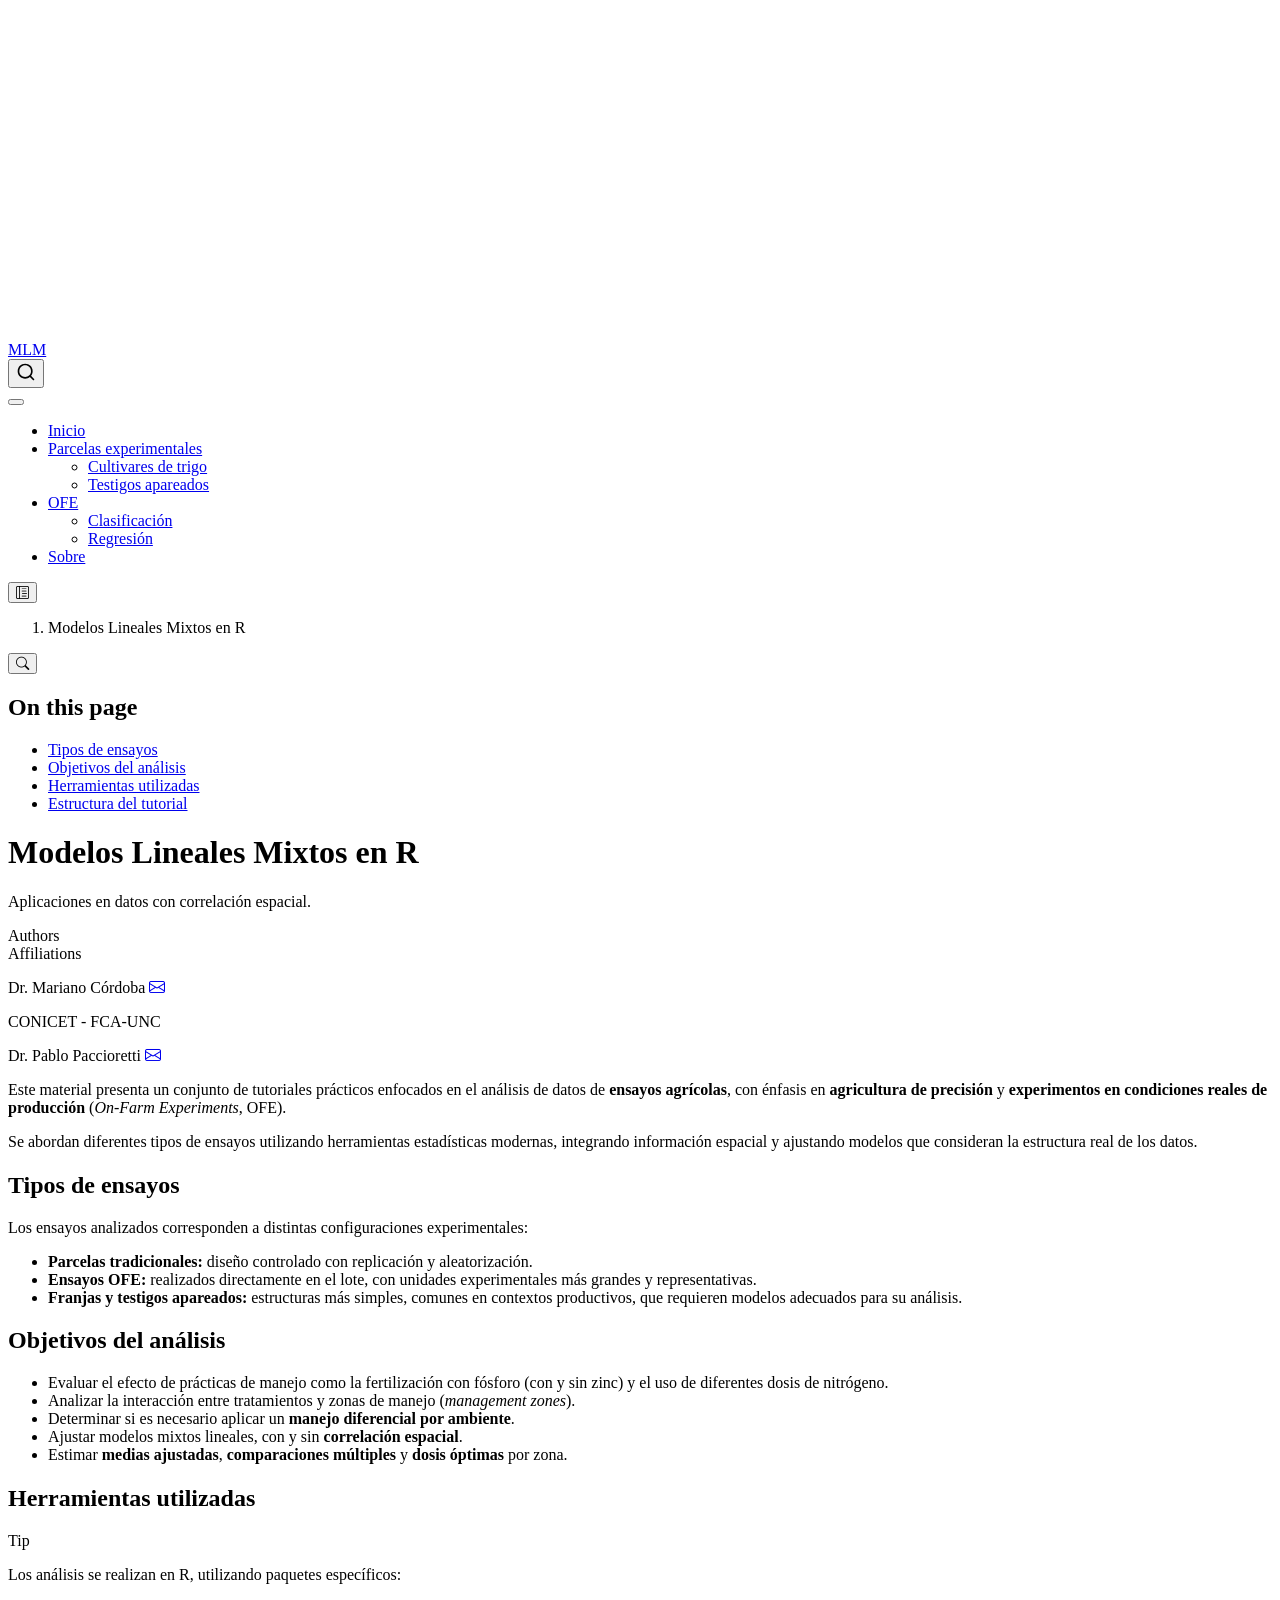
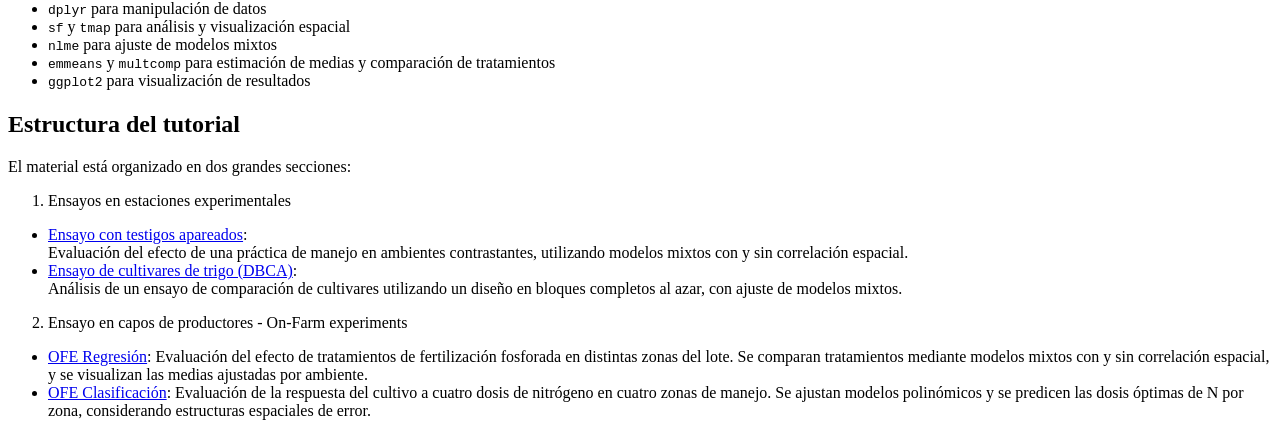
==== _output/index.html @ 5bfcbf00 "Added files" ====
<!DOCTYPE html>
<html xmlns="http://www.w3.org/1999/xhtml" lang="en" xml:lang="en"><head>

<meta charset="utf-8">
<meta name="generator" content="quarto-1.6.40">

<meta name="viewport" content="width=device-width, initial-scale=1.0, user-scalable=yes">

<meta name="author" content="Dr.&nbsp;Mariano Córdoba">
<meta name="author" content="Dr.&nbsp;Pablo Paccioretti">

<title>Modelos Lineales Mixtos en R – MLM</title>
<style>
code{white-space: pre-wrap;}
span.smallcaps{font-variant: small-caps;}
div.columns{display: flex; gap: min(4vw, 1.5em);}
div.column{flex: auto; overflow-x: auto;}
div.hanging-indent{margin-left: 1.5em; text-indent: -1.5em;}
ul.task-list{list-style: none;}
ul.task-list li input[type="checkbox"] {
  width: 0.8em;
  margin: 0 0.8em 0.2em -1em; /* quarto-specific, see https://github.com/quarto-dev/quarto-cli/issues/4556 */ 
  vertical-align: middle;
}
</style>


<script src="site_libs/quarto-nav/quarto-nav.js"></script>
<script src="site_libs/quarto-nav/headroom.min.js"></script>
<script src="site_libs/clipboard/clipboard.min.js"></script>
<script src="site_libs/quarto-search/autocomplete.umd.js"></script>
<script src="site_libs/quarto-search/fuse.min.js"></script>
<script src="site_libs/quarto-search/quarto-search.js"></script>
<meta name="quarto:offset" content="./">
<script src="site_libs/quarto-html/quarto.js"></script>
<script src="site_libs/quarto-html/popper.min.js"></script>
<script src="site_libs/quarto-html/tippy.umd.min.js"></script>
<script src="site_libs/quarto-html/anchor.min.js"></script>
<link href="site_libs/quarto-html/tippy.css" rel="stylesheet">
<link href="site_libs/quarto-html/quarto-syntax-highlighting-549806ee2085284f45b00abea8c6df48.css" rel="stylesheet" id="quarto-text-highlighting-styles">
<script src="site_libs/bootstrap/bootstrap.min.js"></script>
<link href="site_libs/bootstrap/bootstrap-icons.css" rel="stylesheet">
<link href="site_libs/bootstrap/bootstrap-fad5ab29a14bbe0a7a7d29177f3f13bb.min.css" rel="stylesheet" append-hash="true" id="quarto-bootstrap" data-mode="light">
<script id="quarto-search-options" type="application/json">{
  "location": "navbar",
  "copy-button": false,
  "collapse-after": 3,
  "panel-placement": "end",
  "type": "overlay",
  "limit": 50,
  "keyboard-shortcut": [
    "f",
    "/",
    "s"
  ],
  "show-item-context": false,
  "language": {
    "search-no-results-text": "No results",
    "search-matching-documents-text": "matching documents",
    "search-copy-link-title": "Copy link to search",
    "search-hide-matches-text": "Hide additional matches",
    "search-more-match-text": "more match in this document",
    "search-more-matches-text": "more matches in this document",
    "search-clear-button-title": "Clear",
    "search-text-placeholder": "",
    "search-detached-cancel-button-title": "Cancel",
    "search-submit-button-title": "Submit",
    "search-label": "Search"
  }
}</script>


<link rel="stylesheet" href="styles.css">
</head>

<body class="nav-sidebar floating nav-fixed">

<div id="quarto-search-results"></div>
  <header id="quarto-header" class="headroom fixed-top">
    <nav class="navbar navbar-expand-lg " data-bs-theme="dark">
      <div class="navbar-container container-fluid">
      <div class="navbar-brand-container mx-auto">
    <a class="navbar-brand" href="./index.html">
    <span class="navbar-title">MLM</span>
    </a>
  </div>
            <div id="quarto-search" class="" title="Search"></div>
          <button class="navbar-toggler" type="button" data-bs-toggle="collapse" data-bs-target="#navbarCollapse" aria-controls="navbarCollapse" role="menu" aria-expanded="false" aria-label="Toggle navigation" onclick="if (window.quartoToggleHeadroom) { window.quartoToggleHeadroom(); }">
  <span class="navbar-toggler-icon"></span>
</button>
          <div class="collapse navbar-collapse" id="navbarCollapse">
            <ul class="navbar-nav navbar-nav-scroll me-auto">
  <li class="nav-item">
    <a class="nav-link active" href="./index.html" aria-current="page"> 
<span class="menu-text">Inicio</span></a>
  </li>  
  <li class="nav-item dropdown ">
    <a class="nav-link dropdown-toggle" href="#" id="nav-menu-parcelas-experimentales" role="link" data-bs-toggle="dropdown" aria-expanded="false">
 <span class="menu-text">Parcelas experimentales</span>
    </a>
    <ul class="dropdown-menu" aria-labelledby="nav-menu-parcelas-experimentales">    
        <li>
    <a class="dropdown-item" href="./Trigo_DBCA.html">
 <span class="dropdown-text">Cultivares de trigo</span></a>
  </li>  
        <li>
    <a class="dropdown-item" href="./Testigos_Apareados.html">
 <span class="dropdown-text">Testigos apareados</span></a>
  </li>  
    </ul>
  </li>
  <li class="nav-item dropdown ">
    <a class="nav-link dropdown-toggle" href="#" id="nav-menu-ofe" role="link" data-bs-toggle="dropdown" aria-expanded="false">
 <span class="menu-text">OFE</span>
    </a>
    <ul class="dropdown-menu" aria-labelledby="nav-menu-ofe">    
        <li>
    <a class="dropdown-item" href="./MLM_CorrEsp_OFE_Clasif.html">
 <span class="dropdown-text">Clasificación</span></a>
  </li>  
        <li>
    <a class="dropdown-item" href="./MLM_CorrEsp_OFE_Reg.html">
 <span class="dropdown-text">Regresión</span></a>
  </li>  
    </ul>
  </li>
  <li class="nav-item">
    <a class="nav-link" href="./about.html"> 
<span class="menu-text">Sobre</span></a>
  </li>  
</ul>
          </div> <!-- /navcollapse -->
            <div class="quarto-navbar-tools">
</div>
      </div> <!-- /container-fluid -->
    </nav>
  <nav class="quarto-secondary-nav">
    <div class="container-fluid d-flex">
      <button type="button" class="quarto-btn-toggle btn" data-bs-toggle="collapse" role="button" data-bs-target=".quarto-sidebar-collapse-item" aria-controls="quarto-sidebar" aria-expanded="false" aria-label="Toggle sidebar navigation" onclick="if (window.quartoToggleHeadroom) { window.quartoToggleHeadroom(); }">
        <i class="bi bi-layout-text-sidebar-reverse"></i>
      </button>
        <nav class="quarto-page-breadcrumbs" aria-label="breadcrumb"><ol class="breadcrumb"><li class="breadcrumb-item">Modelos Lineales Mixtos en R</li></ol></nav>
        <a class="flex-grow-1" role="navigation" data-bs-toggle="collapse" data-bs-target=".quarto-sidebar-collapse-item" aria-controls="quarto-sidebar" aria-expanded="false" aria-label="Toggle sidebar navigation" onclick="if (window.quartoToggleHeadroom) { window.quartoToggleHeadroom(); }">      
        </a>
      <button type="button" class="btn quarto-search-button" aria-label="Search" onclick="window.quartoOpenSearch();">
        <i class="bi bi-search"></i>
      </button>
    </div>
  </nav>
</header>
<!-- content -->
<div id="quarto-content" class="quarto-container page-columns page-rows-contents page-layout-article page-navbar">
<!-- sidebar -->
  <nav id="quarto-sidebar" class="sidebar collapse collapse-horizontal quarto-sidebar-collapse-item sidebar-navigation floating overflow-auto">
        <div class="mt-2 flex-shrink-0 align-items-center">
        <div class="sidebar-search">
        <div id="quarto-search" class="" title="Search"></div>
        </div>
        </div>
</nav>
<div id="quarto-sidebar-glass" class="quarto-sidebar-collapse-item" data-bs-toggle="collapse" data-bs-target=".quarto-sidebar-collapse-item"></div>
<!-- margin-sidebar -->
    <div id="quarto-margin-sidebar" class="sidebar margin-sidebar">
        <nav id="TOC" role="doc-toc" class="toc-active">
    <h2 id="toc-title">On this page</h2>
   
  <ul>
  <li><a href="#tipos-de-ensayos" id="toc-tipos-de-ensayos" class="nav-link active" data-scroll-target="#tipos-de-ensayos">Tipos de ensayos</a></li>
  <li><a href="#objetivos-del-análisis" id="toc-objetivos-del-análisis" class="nav-link" data-scroll-target="#objetivos-del-análisis">Objetivos del análisis</a></li>
  <li><a href="#herramientas-utilizadas" id="toc-herramientas-utilizadas" class="nav-link" data-scroll-target="#herramientas-utilizadas">Herramientas utilizadas</a></li>
  <li><a href="#estructura-del-tutorial" id="toc-estructura-del-tutorial" class="nav-link" data-scroll-target="#estructura-del-tutorial">Estructura del tutorial</a></li>
  </ul>
</nav>
    </div>
<!-- main -->
<main class="content" id="quarto-document-content">

<header id="title-block-header" class="quarto-title-block default">
<div class="quarto-title">
<h1 class="title">Modelos Lineales Mixtos en R</h1>
<p class="subtitle lead">Aplicaciones en datos con correlación espacial.</p>
</div>


<div class="quarto-title-meta-author">
  <div class="quarto-title-meta-heading">Authors</div>
  <div class="quarto-title-meta-heading">Affiliations</div>
  
    <div class="quarto-title-meta-contents">
    <p class="author">Dr.&nbsp;Mariano Córdoba <a href="mailto:marianoacba@agro.unc.edu.ar" class="quarto-title-author-email"><i class="bi bi-envelope"></i></a> </p>
  </div>
  <div class="quarto-title-meta-contents">
        <p class="affiliation">
            CONICET - FCA-UNC
          </p>
      </div>
    <div class="quarto-title-meta-contents">
    <p class="author">Dr.&nbsp;Pablo Paccioretti <a href="mailto:pablopaccioretti@agro.unc.edu.ar" class="quarto-title-author-email"><i class="bi bi-envelope"></i></a> </p>
  </div>
  <div class="quarto-title-meta-contents">
        <p class="affiliation">
            
          </p>
      </div>
  </div>

<div class="quarto-title-meta">

      
  
    
  </div>
  


</header>


<p>Este material presenta un conjunto de tutoriales prácticos enfocados en el análisis de datos de <strong>ensayos agrícolas</strong>, con énfasis en <strong>agricultura de precisión</strong> y <strong>experimentos en condiciones reales de producción</strong> (<em>On-Farm Experiments</em>, OFE).</p>
<p>Se abordan diferentes tipos de ensayos utilizando herramientas estadísticas modernas, integrando información espacial y ajustando modelos que consideran la estructura real de los datos.</p>
<section id="tipos-de-ensayos" class="level2">
<h2 class="anchored" data-anchor-id="tipos-de-ensayos">Tipos de ensayos</h2>
<p>Los ensayos analizados corresponden a distintas configuraciones experimentales:</p>
<ul>
<li><strong>Parcelas tradicionales:</strong> diseño controlado con replicación y aleatorización.</li>
<li><strong>Ensayos OFE:</strong> realizados directamente en el lote, con unidades experimentales más grandes y representativas.</li>
<li><strong>Franjas y testigos apareados:</strong> estructuras más simples, comunes en contextos productivos, que requieren modelos adecuados para su análisis.</li>
</ul>
</section>
<section id="objetivos-del-análisis" class="level2">
<h2 class="anchored" data-anchor-id="objetivos-del-análisis">Objetivos del análisis</h2>
<ul>
<li>Evaluar el efecto de prácticas de manejo como la fertilización con fósforo (con y sin zinc) y el uso de diferentes dosis de nitrógeno.</li>
<li>Analizar la interacción entre tratamientos y zonas de manejo (<em>management zones</em>).</li>
<li>Determinar si es necesario aplicar un <strong>manejo diferencial por ambiente</strong>.</li>
<li>Ajustar modelos mixtos lineales, con y sin <strong>correlación espacial</strong>.</li>
<li>Estimar <strong>medias ajustadas</strong>, <strong>comparaciones múltiples</strong> y <strong>dosis óptimas</strong> por zona.</li>
</ul>
</section>
<section id="herramientas-utilizadas" class="level2">
<h2 class="anchored" data-anchor-id="herramientas-utilizadas">Herramientas utilizadas</h2>
<div class="callout callout-style-default callout-tip callout-titled">
<div class="callout-header d-flex align-content-center">
<div class="callout-icon-container">
<i class="callout-icon"></i>
</div>
<div class="callout-title-container flex-fill">
Tip
</div>
</div>
<div class="callout-body-container callout-body">
<p>Los análisis se realizan en R, utilizando paquetes específicos:</p>
</div>
</div>
<ul>
<li><code>dplyr</code> para manipulación de datos</li>
<li><code>sf</code> y <code>tmap</code> para análisis y visualización espacial</li>
<li><code>nlme</code> para ajuste de modelos mixtos</li>
<li><code>emmeans</code> y <code>multcomp</code> para estimación de medias y comparación de tratamientos</li>
<li><code>ggplot2</code> para visualización de resultados</li>
</ul>
</section>
<section id="estructura-del-tutorial" class="level2">
<h2 class="anchored" data-anchor-id="estructura-del-tutorial">Estructura del tutorial</h2>
<p>El material está organizado en dos grandes secciones:</p>
<ol type="1">
<li>Ensayos en estaciones experimentales</li>
</ol>
<ul>
<li><a href="./Testigos_Apareados.html">Ensayo con testigos apareados</a>:<br>
Evaluación del efecto de una práctica de manejo en ambientes contrastantes, utilizando modelos mixtos con y sin correlación espacial.</li>
<li><a href="./Trigo_DBCA.html">Ensayo de cultivares de trigo (DBCA)</a>:<br>
Análisis de un ensayo de comparación de cultivares utilizando un diseño en bloques completos al azar, con ajuste de modelos mixtos.</li>
</ul>
<ol start="2" type="1">
<li>Ensayo en capos de productores - On-Farm experiments</li>
</ol>
<ul>
<li><a href="./MLM_CorrEsp_OFE_Reg.html">OFE Regresión</a>: Evaluación del efecto de tratamientos de fertilización fosforada en distintas zonas del lote. Se comparan tratamientos mediante modelos mixtos con y sin correlación espacial, y se visualizan las medias ajustadas por ambiente.</li>
<li><a href="./MLM_CorrEsp_OFE_Clasif.html">OFE Clasificación</a>: Evaluación de la respuesta del cultivo a cuatro dosis de nitrógeno en cuatro zonas de manejo. Se ajustan modelos polinómicos y se predicen las dosis óptimas de N por zona, considerando estructuras espaciales de error.</li>
</ul>


</section>

</main> <!-- /main -->
<script id="quarto-html-after-body" type="application/javascript">
window.document.addEventListener("DOMContentLoaded", function (event) {
  const toggleBodyColorMode = (bsSheetEl) => {
    const mode = bsSheetEl.getAttribute("data-mode");
    const bodyEl = window.document.querySelector("body");
    if (mode === "dark") {
      bodyEl.classList.add("quarto-dark");
      bodyEl.classList.remove("quarto-light");
    } else {
      bodyEl.classList.add("quarto-light");
      bodyEl.classList.remove("quarto-dark");
    }
  }
  const toggleBodyColorPrimary = () => {
    const bsSheetEl = window.document.querySelector("link#quarto-bootstrap");
    if (bsSheetEl) {
      toggleBodyColorMode(bsSheetEl);
    }
  }
  toggleBodyColorPrimary();  
  const icon = "";
  const anchorJS = new window.AnchorJS();
  anchorJS.options = {
    placement: 'right',
    icon: icon
  };
  anchorJS.add('.anchored');
  const isCodeAnnotation = (el) => {
    for (const clz of el.classList) {
      if (clz.startsWith('code-annotation-')) {                     
        return true;
      }
    }
    return false;
  }
  const onCopySuccess = function(e) {
    // button target
    const button = e.trigger;
    // don't keep focus
    button.blur();
    // flash "checked"
    button.classList.add('code-copy-button-checked');
    var currentTitle = button.getAttribute("title");
    button.setAttribute("title", "Copied!");
    let tooltip;
    if (window.bootstrap) {
      button.setAttribute("data-bs-toggle", "tooltip");
      button.setAttribute("data-bs-placement", "left");
      button.setAttribute("data-bs-title", "Copied!");
      tooltip = new bootstrap.Tooltip(button, 
        { trigger: "manual", 
          customClass: "code-copy-button-tooltip",
          offset: [0, -8]});
      tooltip.show();    
    }
    setTimeout(function() {
      if (tooltip) {
        tooltip.hide();
        button.removeAttribute("data-bs-title");
        button.removeAttribute("data-bs-toggle");
        button.removeAttribute("data-bs-placement");
      }
      button.setAttribute("title", currentTitle);
      button.classList.remove('code-copy-button-checked');
    }, 1000);
    // clear code selection
    e.clearSelection();
  }
  const getTextToCopy = function(trigger) {
      const codeEl = trigger.previousElementSibling.cloneNode(true);
      for (const childEl of codeEl.children) {
        if (isCodeAnnotation(childEl)) {
          childEl.remove();
        }
      }
      return codeEl.innerText;
  }
  const clipboard = new window.ClipboardJS('.code-copy-button:not([data-in-quarto-modal])', {
    text: getTextToCopy
  });
  clipboard.on('success', onCopySuccess);
  if (window.document.getElementById('quarto-embedded-source-code-modal')) {
    const clipboardModal = new window.ClipboardJS('.code-copy-button[data-in-quarto-modal]', {
      text: getTextToCopy,
      container: window.document.getElementById('quarto-embedded-source-code-modal')
    });
    clipboardModal.on('success', onCopySuccess);
  }
    var localhostRegex = new RegExp(/^(?:http|https):\/\/localhost\:?[0-9]*\//);
    var mailtoRegex = new RegExp(/^mailto:/);
      var filterRegex = new RegExp('/' + window.location.host + '/');
    var isInternal = (href) => {
        return filterRegex.test(href) || localhostRegex.test(href) || mailtoRegex.test(href);
    }
    // Inspect non-navigation links and adorn them if external
 	var links = window.document.querySelectorAll('a[href]:not(.nav-link):not(.navbar-brand):not(.toc-action):not(.sidebar-link):not(.sidebar-item-toggle):not(.pagination-link):not(.no-external):not([aria-hidden]):not(.dropdown-item):not(.quarto-navigation-tool):not(.about-link)');
    for (var i=0; i<links.length; i++) {
      const link = links[i];
      if (!isInternal(link.href)) {
        // undo the damage that might have been done by quarto-nav.js in the case of
        // links that we want to consider external
        if (link.dataset.originalHref !== undefined) {
          link.href = link.dataset.originalHref;
        }
      }
    }
  function tippyHover(el, contentFn, onTriggerFn, onUntriggerFn) {
    const config = {
      allowHTML: true,
      maxWidth: 500,
      delay: 100,
      arrow: false,
      appendTo: function(el) {
          return el.parentElement;
      },
      interactive: true,
      interactiveBorder: 10,
      theme: 'quarto',
      placement: 'bottom-start',
    };
    if (contentFn) {
      config.content = contentFn;
    }
    if (onTriggerFn) {
      config.onTrigger = onTriggerFn;
    }
    if (onUntriggerFn) {
      config.onUntrigger = onUntriggerFn;
    }
    window.tippy(el, config); 
  }
  const noterefs = window.document.querySelectorAll('a[role="doc-noteref"]');
  for (var i=0; i<noterefs.length; i++) {
    const ref = noterefs[i];
    tippyHover(ref, function() {
      // use id or data attribute instead here
      let href = ref.getAttribute('data-footnote-href') || ref.getAttribute('href');
      try { href = new URL(href).hash; } catch {}
      const id = href.replace(/^#\/?/, "");
      const note = window.document.getElementById(id);
      if (note) {
        return note.innerHTML;
      } else {
        return "";
      }
    });
  }
  const xrefs = window.document.querySelectorAll('a.quarto-xref');
  const processXRef = (id, note) => {
    // Strip column container classes
    const stripColumnClz = (el) => {
      el.classList.remove("page-full", "page-columns");
      if (el.children) {
        for (const child of el.children) {
          stripColumnClz(child);
        }
      }
    }
    stripColumnClz(note)
    if (id === null || id.startsWith('sec-')) {
      // Special case sections, only their first couple elements
      const container = document.createElement("div");
      if (note.children && note.children.length > 2) {
        container.appendChild(note.children[0].cloneNode(true));
        for (let i = 1; i < note.children.length; i++) {
          const child = note.children[i];
          if (child.tagName === "P" && child.innerText === "") {
            continue;
          } else {
            container.appendChild(child.cloneNode(true));
            break;
          }
        }
        if (window.Quarto?.typesetMath) {
          window.Quarto.typesetMath(container);
        }
        return container.innerHTML
      } else {
        if (window.Quarto?.typesetMath) {
          window.Quarto.typesetMath(note);
        }
        return note.innerHTML;
      }
    } else {
      // Remove any anchor links if they are present
      const anchorLink = note.querySelector('a.anchorjs-link');
      if (anchorLink) {
        anchorLink.remove();
      }
      if (window.Quarto?.typesetMath) {
        window.Quarto.typesetMath(note);
      }
      if (note.classList.contains("callout")) {
        return note.outerHTML;
      } else {
        return note.innerHTML;
      }
    }
  }
  for (var i=0; i<xrefs.length; i++) {
    const xref = xrefs[i];
    tippyHover(xref, undefined, function(instance) {
      instance.disable();
      let url = xref.getAttribute('href');
      let hash = undefined; 
      if (url.startsWith('#')) {
        hash = url;
      } else {
        try { hash = new URL(url).hash; } catch {}
      }
      if (hash) {
        const id = hash.replace(/^#\/?/, "");
        const note = window.document.getElementById(id);
        if (note !== null) {
          try {
            const html = processXRef(id, note.cloneNode(true));
            instance.setContent(html);
          } finally {
            instance.enable();
            instance.show();
          }
        } else {
          // See if we can fetch this
          fetch(url.split('#')[0])
          .then(res => res.text())
          .then(html => {
            const parser = new DOMParser();
            const htmlDoc = parser.parseFromString(html, "text/html");
            const note = htmlDoc.getElementById(id);
            if (note !== null) {
              const html = processXRef(id, note);
              instance.setContent(html);
            } 
          }).finally(() => {
            instance.enable();
            instance.show();
          });
        }
      } else {
        // See if we can fetch a full url (with no hash to target)
        // This is a special case and we should probably do some content thinning / targeting
        fetch(url)
        .then(res => res.text())
        .then(html => {
          const parser = new DOMParser();
          const htmlDoc = parser.parseFromString(html, "text/html");
          const note = htmlDoc.querySelector('main.content');
          if (note !== null) {
            // This should only happen for chapter cross references
            // (since there is no id in the URL)
            // remove the first header
            if (note.children.length > 0 && note.children[0].tagName === "HEADER") {
              note.children[0].remove();
            }
            const html = processXRef(null, note);
            instance.setContent(html);
          } 
        }).finally(() => {
          instance.enable();
          instance.show();
        });
      }
    }, function(instance) {
    });
  }
      let selectedAnnoteEl;
      const selectorForAnnotation = ( cell, annotation) => {
        let cellAttr = 'data-code-cell="' + cell + '"';
        let lineAttr = 'data-code-annotation="' +  annotation + '"';
        const selector = 'span[' + cellAttr + '][' + lineAttr + ']';
        return selector;
      }
      const selectCodeLines = (annoteEl) => {
        const doc = window.document;
        const targetCell = annoteEl.getAttribute("data-target-cell");
        const targetAnnotation = annoteEl.getAttribute("data-target-annotation");
        const annoteSpan = window.document.querySelector(selectorForAnnotation(targetCell, targetAnnotation));
        const lines = annoteSpan.getAttribute("data-code-lines").split(",");
        const lineIds = lines.map((line) => {
          return targetCell + "-" + line;
        })
        let top = null;
        let height = null;
        let parent = null;
        if (lineIds.length > 0) {
            //compute the position of the single el (top and bottom and make a div)
            const el = window.document.getElementById(lineIds[0]);
            top = el.offsetTop;
            height = el.offsetHeight;
            parent = el.parentElement.parentElement;
          if (lineIds.length > 1) {
            const lastEl = window.document.getElementById(lineIds[lineIds.length - 1]);
            const bottom = lastEl.offsetTop + lastEl.offsetHeight;
            height = bottom - top;
          }
          if (top !== null && height !== null && parent !== null) {
            // cook up a div (if necessary) and position it 
            let div = window.document.getElementById("code-annotation-line-highlight");
            if (div === null) {
              div = window.document.createElement("div");
              div.setAttribute("id", "code-annotation-line-highlight");
              div.style.position = 'absolute';
              parent.appendChild(div);
            }
            div.style.top = top - 2 + "px";
            div.style.height = height + 4 + "px";
            div.style.left = 0;
            let gutterDiv = window.document.getElementById("code-annotation-line-highlight-gutter");
            if (gutterDiv === null) {
              gutterDiv = window.document.createElement("div");
              gutterDiv.setAttribute("id", "code-annotation-line-highlight-gutter");
              gutterDiv.style.position = 'absolute';
              const codeCell = window.document.getElementById(targetCell);
              const gutter = codeCell.querySelector('.code-annotation-gutter');
              gutter.appendChild(gutterDiv);
            }
            gutterDiv.style.top = top - 2 + "px";
            gutterDiv.style.height = height + 4 + "px";
          }
          selectedAnnoteEl = annoteEl;
        }
      };
      const unselectCodeLines = () => {
        const elementsIds = ["code-annotation-line-highlight", "code-annotation-line-highlight-gutter"];
        elementsIds.forEach((elId) => {
          const div = window.document.getElementById(elId);
          if (div) {
            div.remove();
          }
        });
        selectedAnnoteEl = undefined;
      };
        // Handle positioning of the toggle
    window.addEventListener(
      "resize",
      throttle(() => {
        elRect = undefined;
        if (selectedAnnoteEl) {
          selectCodeLines(selectedAnnoteEl);
        }
      }, 10)
    );
    function throttle(fn, ms) {
    let throttle = false;
    let timer;
      return (...args) => {
        if(!throttle) { // first call gets through
            fn.apply(this, args);
            throttle = true;
        } else { // all the others get throttled
            if(timer) clearTimeout(timer); // cancel #2
            timer = setTimeout(() => {
              fn.apply(this, args);
              timer = throttle = false;
            }, ms);
        }
      };
    }
      // Attach click handler to the DT
      const annoteDls = window.document.querySelectorAll('dt[data-target-cell]');
      for (const annoteDlNode of annoteDls) {
        annoteDlNode.addEventListener('click', (event) => {
          const clickedEl = event.target;
          if (clickedEl !== selectedAnnoteEl) {
            unselectCodeLines();
            const activeEl = window.document.querySelector('dt[data-target-cell].code-annotation-active');
            if (activeEl) {
              activeEl.classList.remove('code-annotation-active');
            }
            selectCodeLines(clickedEl);
            clickedEl.classList.add('code-annotation-active');
          } else {
            // Unselect the line
            unselectCodeLines();
            clickedEl.classList.remove('code-annotation-active');
          }
        });
      }
  const findCites = (el) => {
    const parentEl = el.parentElement;
    if (parentEl) {
      const cites = parentEl.dataset.cites;
      if (cites) {
        return {
          el,
          cites: cites.split(' ')
        };
      } else {
        return findCites(el.parentElement)
      }
    } else {
      return undefined;
    }
  };
  var bibliorefs = window.document.querySelectorAll('a[role="doc-biblioref"]');
  for (var i=0; i<bibliorefs.length; i++) {
    const ref = bibliorefs[i];
    const citeInfo = findCites(ref);
    if (citeInfo) {
      tippyHover(citeInfo.el, function() {
        var popup = window.document.createElement('div');
        citeInfo.cites.forEach(function(cite) {
          var citeDiv = window.document.createElement('div');
          citeDiv.classList.add('hanging-indent');
          citeDiv.classList.add('csl-entry');
          var biblioDiv = window.document.getElementById('ref-' + cite);
          if (biblioDiv) {
            citeDiv.innerHTML = biblioDiv.innerHTML;
          }
          popup.appendChild(citeDiv);
        });
        return popup.innerHTML;
      });
    }
  }
});
</script>
</div> <!-- /content -->




</body></html>
---- _output/site_libs/quarto-html/tippy.css ----
.tippy-box[data-animation=fade][data-state=hidden]{opacity:0}[data-tippy-root]{max-width:calc(100vw - 10px)}.tippy-box{position:relative;background-color:#333;color:#fff;border-radius:4px;font-size:14px;line-height:1.4;white-space:normal;outline:0;transition-property:transform,visibility,opacity}.tippy-box[data-placement^=top]>.tippy-arrow{bottom:0}.tippy-box[data-placement^=top]>.tippy-arrow:before{bottom:-7px;left:0;border-width:8px 8px 0;border-top-color:initial;transform-origin:center top}.tippy-box[data-placement^=bottom]>.tippy-arrow{top:0}.tippy-box[data-placement^=bottom]>.tippy-arrow:before{top:-7px;left:0;border-width:0 8px 8px;border-bottom-color:initial;transform-origin:center bottom}.tippy-box[data-placement^=left]>.tippy-arrow{right:0}.tippy-box[data-placement^=left]>.tippy-arrow:before{border-width:8px 0 8px 8px;border-left-color:initial;right:-7px;transform-origin:center left}.tippy-box[data-placement^=right]>.tippy-arrow{left:0}.tippy-box[data-placement^=right]>.tippy-arrow:before{left:-7px;border-width:8px 8px 8px 0;border-right-color:initial;transform-origin:center right}.tippy-box[data-inertia][data-state=visible]{transition-timing-function:cubic-bezier(.54,1.5,.38,1.11)}.tippy-arrow{width:16px;height:16px;color:#333}.tippy-arrow:before{content:"";position:absolute;border-color:transparent;border-style:solid}.tippy-content{position:relative;padding:5px 9px;z-index:1}
---- _output/site_libs/quarto-html/quarto-syntax-highlighting-549806ee2085284f45b00abea8c6df48.css ----
/* quarto syntax highlight colors */
:root {
  --quarto-hl-ot-color: #003B4F;
  --quarto-hl-at-color: #657422;
  --quarto-hl-ss-color: #20794D;
  --quarto-hl-an-color: #5E5E5E;
  --quarto-hl-fu-color: #4758AB;
  --quarto-hl-st-color: #20794D;
  --quarto-hl-cf-color: #003B4F;
  --quarto-hl-op-color: #5E5E5E;
  --quarto-hl-er-color: #AD0000;
  --quarto-hl-bn-color: #AD0000;
  --quarto-hl-al-color: #AD0000;
  --quarto-hl-va-color: #111111;
  --quarto-hl-bu-color: inherit;
  --quarto-hl-ex-color: inherit;
  --quarto-hl-pp-color: #AD0000;
  --quarto-hl-in-color: #5E5E5E;
  --quarto-hl-vs-color: #20794D;
  --quarto-hl-wa-color: #5E5E5E;
  --quarto-hl-do-color: #5E5E5E;
  --quarto-hl-im-color: #00769E;
  --quarto-hl-ch-color: #20794D;
  --quarto-hl-dt-color: #AD0000;
  --quarto-hl-fl-color: #AD0000;
  --quarto-hl-co-color: #5E5E5E;
  --quarto-hl-cv-color: #5E5E5E;
  --quarto-hl-cn-color: #8f5902;
  --quarto-hl-sc-color: #5E5E5E;
  --quarto-hl-dv-color: #AD0000;
  --quarto-hl-kw-color: #003B4F;
}

/* other quarto variables */
:root {
  --quarto-font-monospace: SFMono-Regular, Menlo, Monaco, Consolas, "Liberation Mono", "Courier New", monospace;
}

pre > code.sourceCode > span {
  color: #003B4F;
}

code span {
  color: #003B4F;
}

code.sourceCode > span {
  color: #003B4F;
}

div.sourceCode,
div.sourceCode pre.sourceCode {
  color: #003B4F;
}

code span.ot {
  color: #003B4F;
  font-style: inherit;
}

code span.at {
  color: #657422;
  font-style: inherit;
}

code span.ss {
  color: #20794D;
  font-style: inherit;
}

code span.an {
  color: #5E5E5E;
  font-style: inherit;
}

code span.fu {
  color: #4758AB;
  font-style: inherit;
}

code span.st {
  color: #20794D;
  font-style: inherit;
}

code span.cf {
  color: #003B4F;
  font-weight: bold;
  font-style: inherit;
}

code span.op {
  color: #5E5E5E;
  font-style: inherit;
}

code span.er {
  color: #AD0000;
  font-style: inherit;
}

code span.bn {
  color: #AD0000;
  font-style: inherit;
}

code span.al {
  color: #AD0000;
  font-style: inherit;
}

code span.va {
  color: #111111;
  font-style: inherit;
}

code span.bu {
  font-style: inherit;
}

code span.ex {
  font-style: inherit;
}

code span.pp {
  color: #AD0000;
  font-style: inherit;
}

code span.in {
  color: #5E5E5E;
  font-style: inherit;
}

code span.vs {
  color: #20794D;
  font-style: inherit;
}

code span.wa {
  color: #5E5E5E;
  font-style: italic;
}

code span.do {
  color: #5E5E5E;
  font-style: italic;
}

code span.im {
  color: #00769E;
  font-style: inherit;
}

code span.ch {
  color: #20794D;
  font-style: inherit;
}

code span.dt {
  color: #AD0000;
  font-style: inherit;
}

code span.fl {
  color: #AD0000;
  font-style: inherit;
}

code span.co {
  color: #5E5E5E;
  font-style: inherit;
}

code span.cv {
  color: #5E5E5E;
  font-style: italic;
}

code span.cn {
  color: #8f5902;
  font-style: inherit;
}

code span.sc {
  color: #5E5E5E;
  font-style: inherit;
}

code span.dv {
  color: #AD0000;
  font-style: inherit;
}

code span.kw {
  color: #003B4F;
  font-weight: bold;
  font-style: inherit;
}

.prevent-inlining {
  content: "</";
}

/*# sourceMappingURL=ae99138f4fbc2fb4c9f5e5cd69c22459.css.map */
---- _output/styles.css ----
/* css styles */
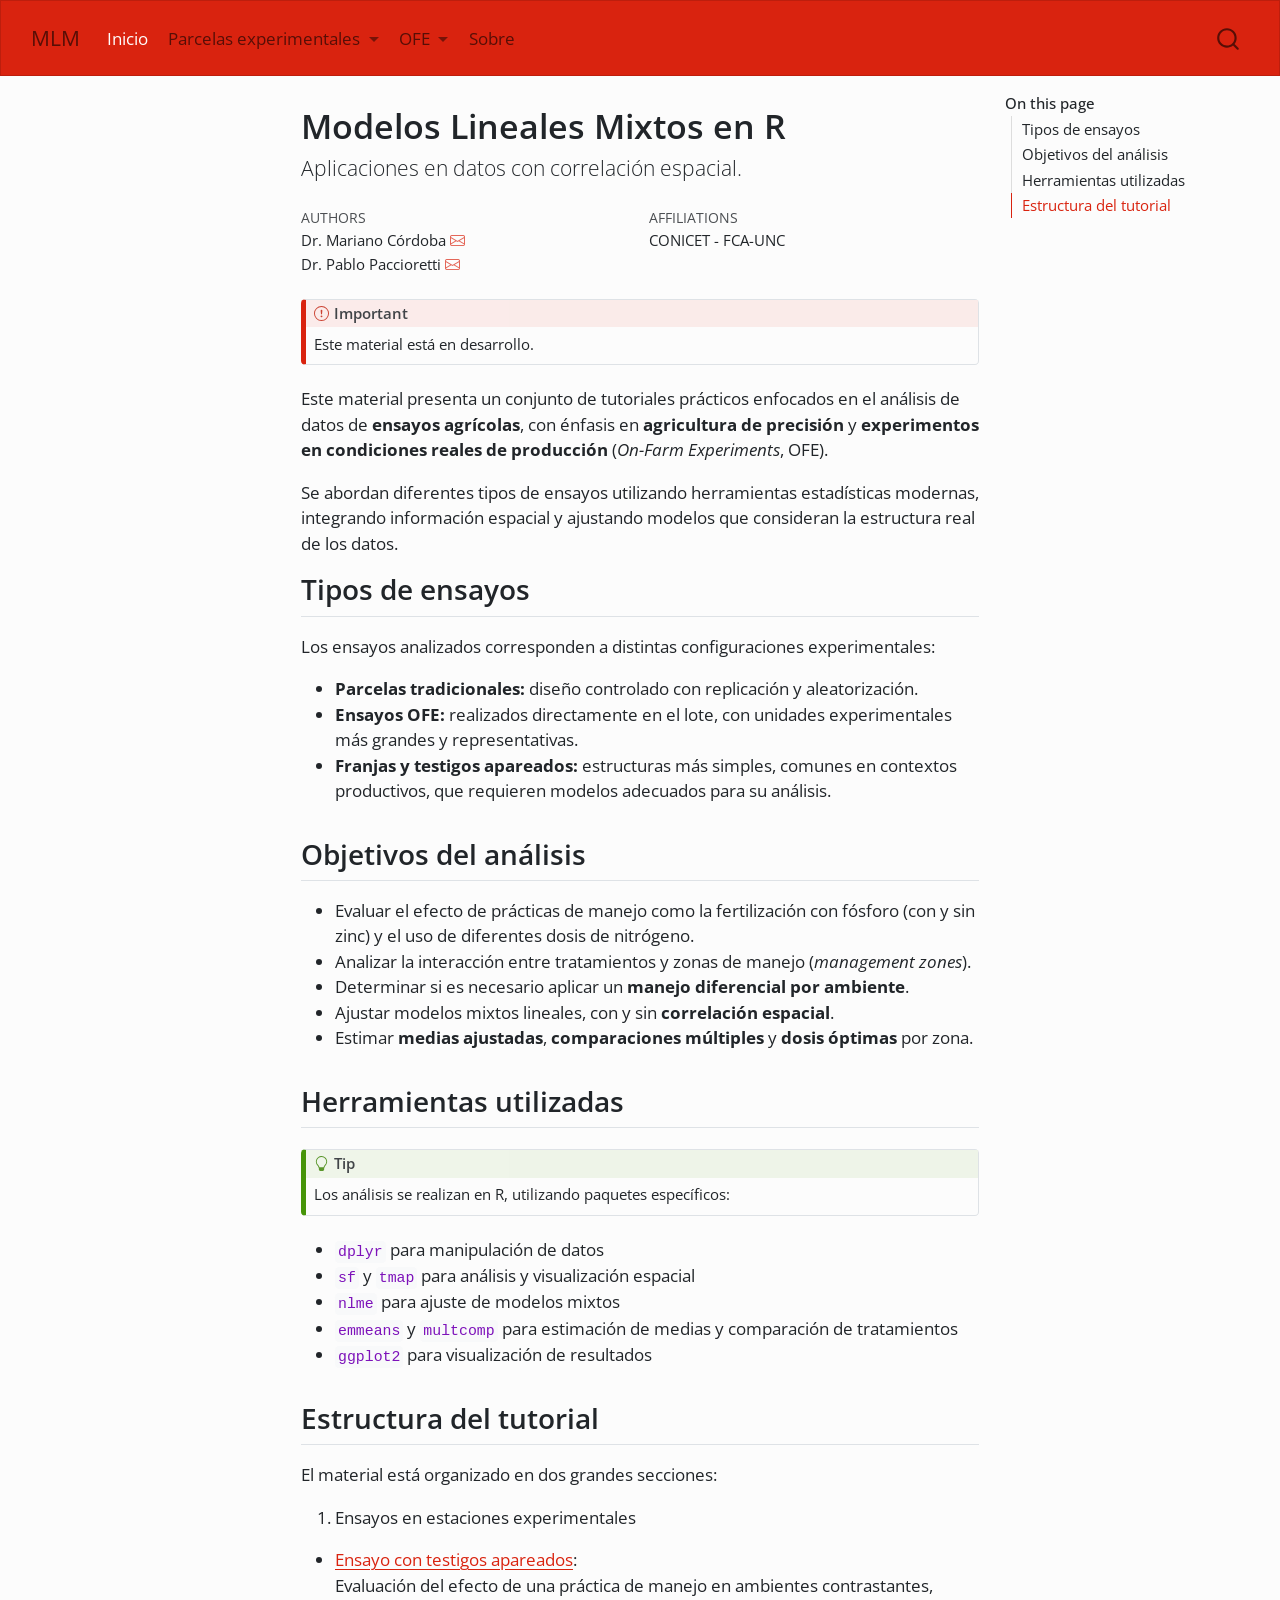
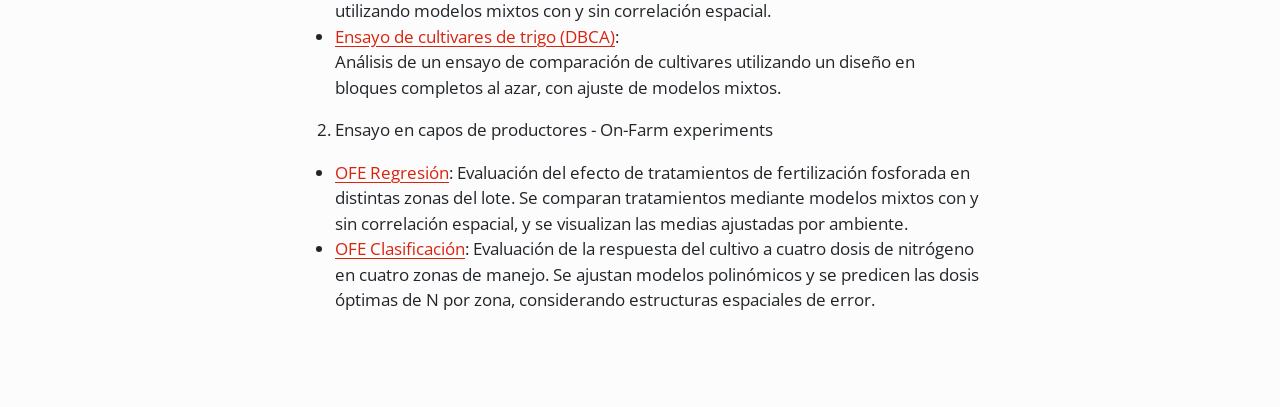
==== commit 4d9745c4: "Analysis" ====
--- a/_output/index.html
+++ b/_output/index.html
@@ -40,7 +40,7 @@
 <link href="site_libs/quarto-html/quarto-syntax-highlighting-549806ee2085284f45b00abea8c6df48.css" rel="stylesheet" id="quarto-text-highlighting-styles">
 <script src="site_libs/bootstrap/bootstrap.min.js"></script>
 <link href="site_libs/bootstrap/bootstrap-icons.css" rel="stylesheet">
-<link href="site_libs/bootstrap/bootstrap-fad5ab29a14bbe0a7a7d29177f3f13bb.min.css" rel="stylesheet" append-hash="true" id="quarto-bootstrap" data-mode="light">
+<link href="site_libs/bootstrap/bootstrap-ddb8b5ad7651e5b8f73bf58e1152384d.min.css" rel="stylesheet" append-hash="true" id="quarto-bootstrap" data-mode="light">
 <script id="quarto-search-options" type="application/json">{
   "location": "navbar",
   "copy-button": false,
@@ -216,6 +216,19 @@
 </header>
 
 
+<div class="callout callout-style-default callout-important callout-titled">
+<div class="callout-header d-flex align-content-center">
+<div class="callout-icon-container">
+<i class="callout-icon"></i>
+</div>
+<div class="callout-title-container flex-fill">
+Important
+</div>
+</div>
+<div class="callout-body-container callout-body">
+<p>Este material está en desarrollo.</p>
+</div>
+</div>
 <p>Este material presenta un conjunto de tutoriales prácticos enfocados en el análisis de datos de <strong>ensayos agrícolas</strong>, con énfasis en <strong>agricultura de precisión</strong> y <strong>experimentos en condiciones reales de producción</strong> (<em>On-Farm Experiments</em>, OFE).</p>
 <p>Se abordan diferentes tipos de ensayos utilizando herramientas estadísticas modernas, integrando información espacial y ajustando modelos que consideran la estructura real de los datos.</p>
 <section id="tipos-de-ensayos" class="level2">
